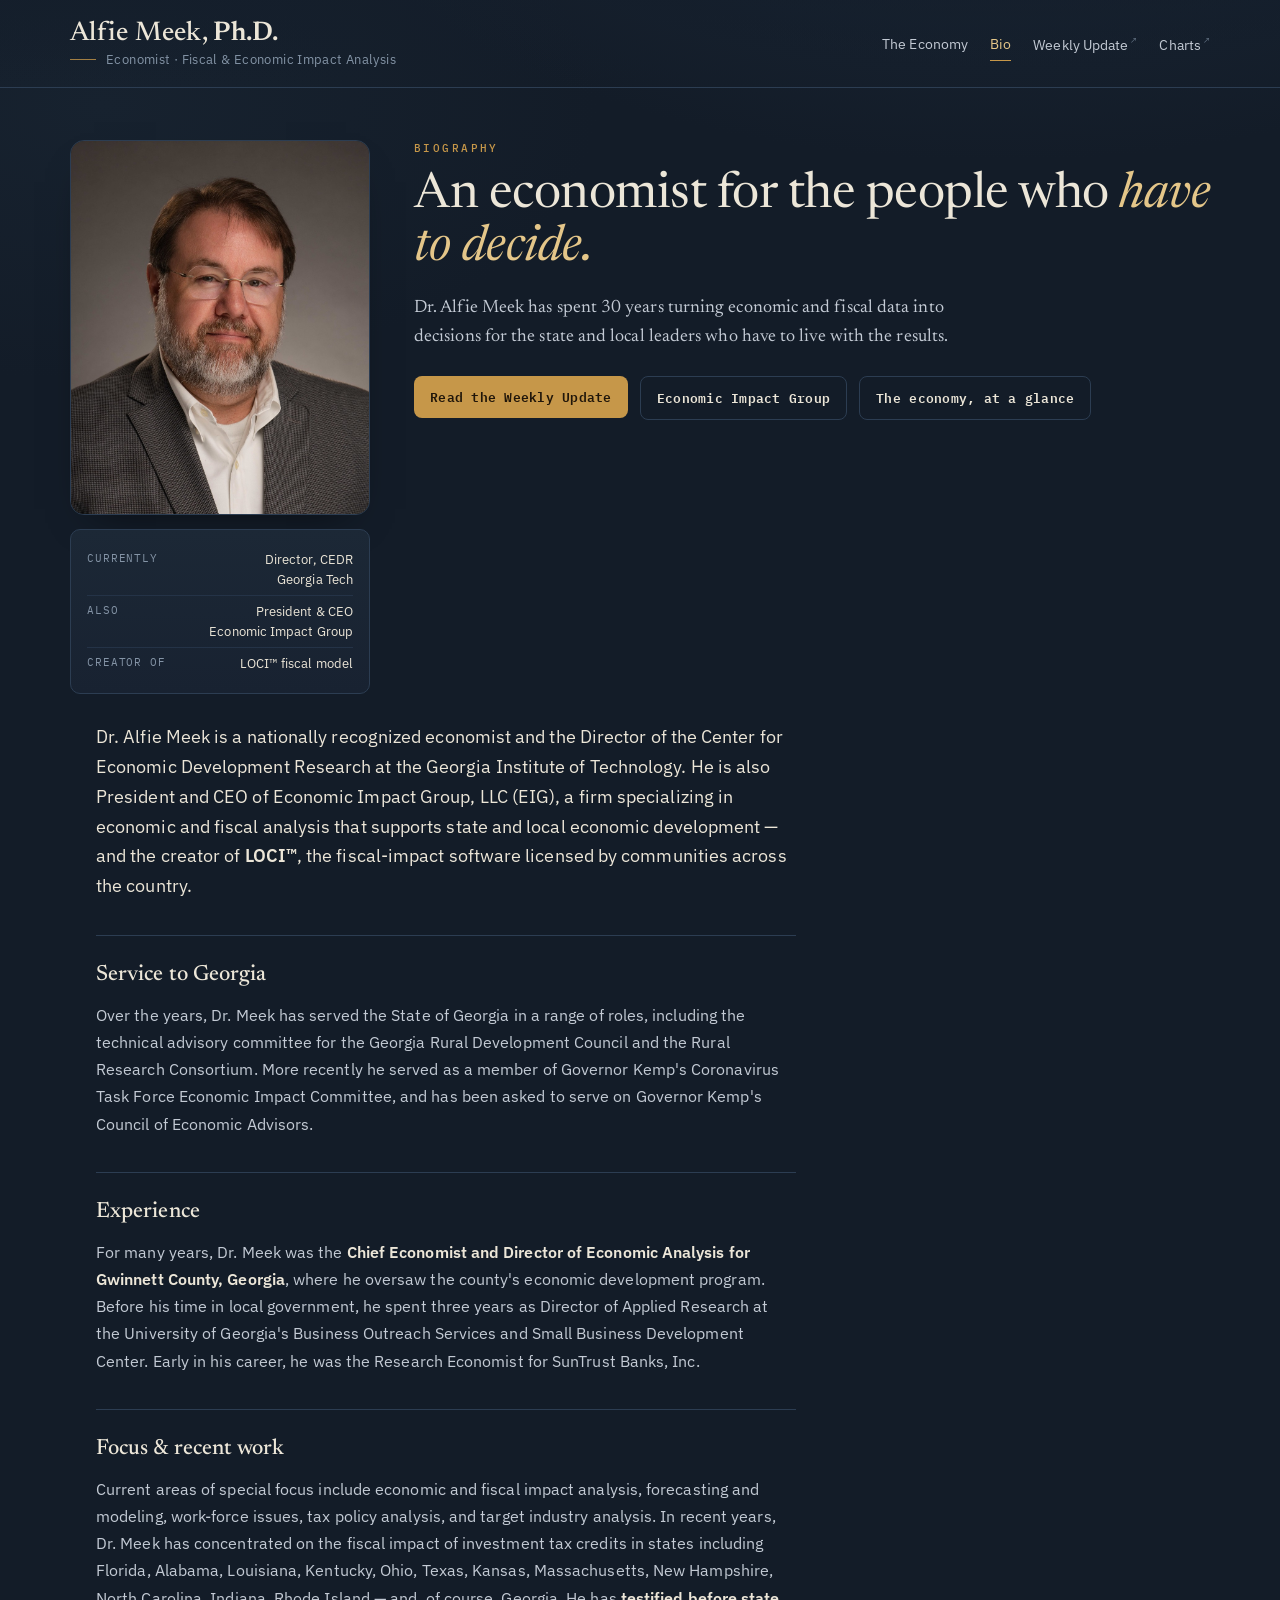
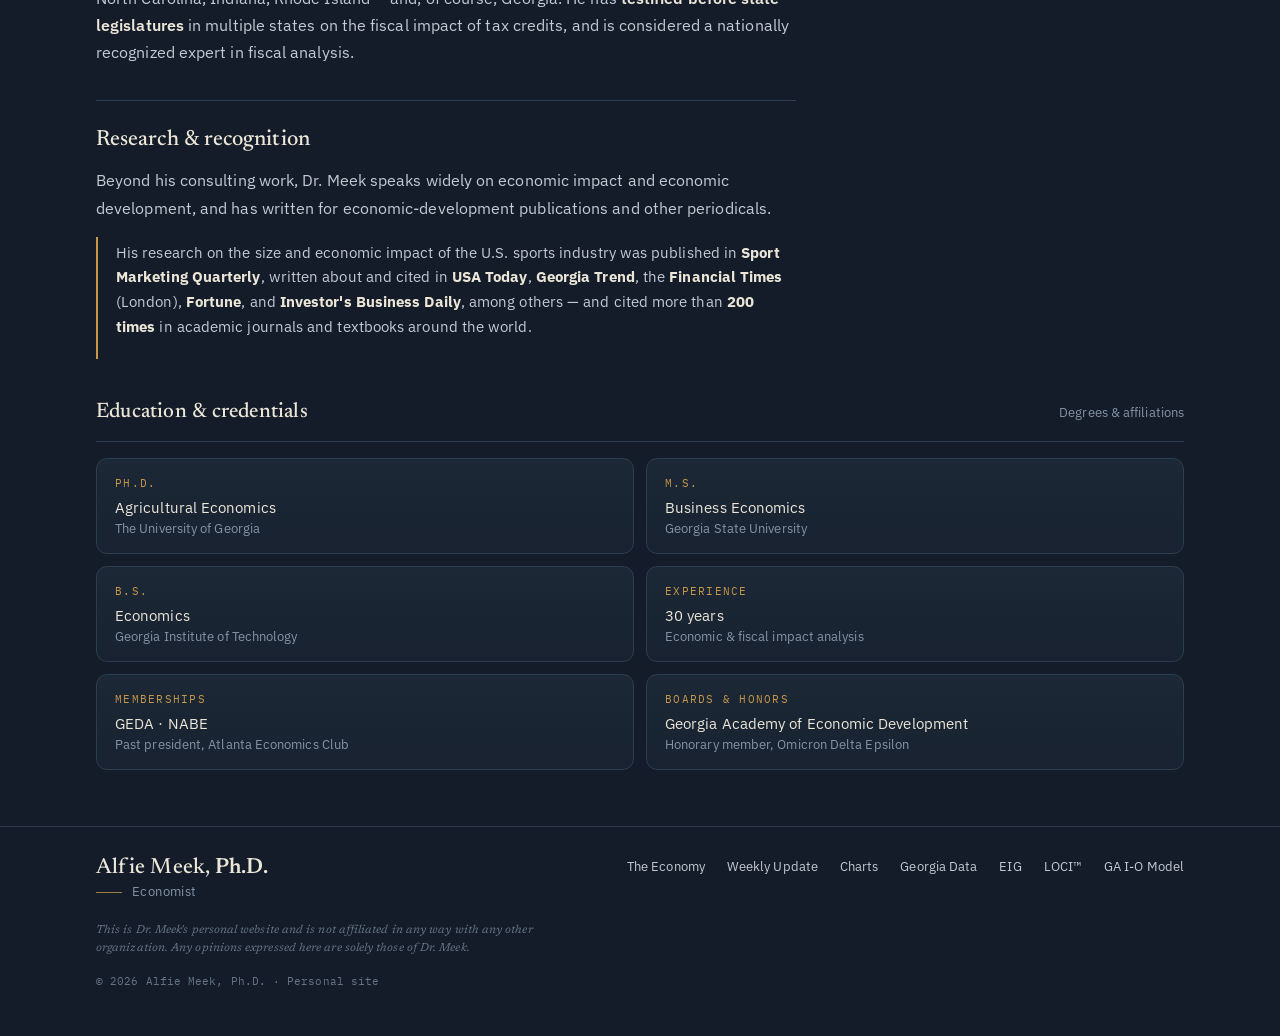
==== bio.html @ 178bb856 "Initial commit: dashboard, bio, styles, deploy config" ====
<!DOCTYPE html>
<html lang="en">
<head>
<meta charset="UTF-8">
<meta name="viewport" content="width=device-width, initial-scale=1.0">
<title>Bio — Alfie Meek, Ph.D.</title>
<meta name="description" content="Dr. Alfie Meek is a nationally recognized economist and director of Georgia Tech's Center for Economic Development Research, with 30 years in economic and fiscal impact analysis.">
<link rel="preconnect" href="https://fonts.googleapis.com">
<link rel="preconnect" href="https://fonts.gstatic.com" crossorigin>
<link href="https://fonts.googleapis.com/css2?family=Newsreader:ital,opsz,wght@0,6..72,400;0,6..72,500;0,6..72,600;1,6..72,400&family=IBM+Plex+Sans:wght@400;500;600&family=IBM+Plex+Mono:wght@400;500;600&display=swap" rel="stylesheet">
<link rel="stylesheet" href="style.css">
</head>
<body>

<header class="masthead">
  <div class="wrap mast-inner">
    <div class="brand">
      <div class="name">Alfie Meek, <b>Ph.D.</b></div>
      <div class="role"><span class="rule"></span> Economist · Fiscal &amp; Economic Impact Analysis</div>
    </div>
    <nav class="nav">
      <a href="index.html">The Economy</a>
      <a href="bio.html" class="active">Bio</a>
      <a href="https://www.alfiemeek.com" class="ext" target="_blank" rel="noopener">Weekly Update</a>
      <a href="https://economicsguru.com" class="ext" target="_blank" rel="noopener">Charts</a>
    </nav>
  </div>
</header>

<section class="wrap bio-hero">
  <div class="bio-portrait">
    <img src="assets/headshot.jpg"
         onerror="this.onerror=null;this.src='assets/headshot-placeholder.svg'"
         alt="Dr. Alfie Meek">
    <div class="plate">
      <div class="row"><span class="k">Currently</span><span class="v">Director, CEDR<br>Georgia Tech</span></div>
      <div class="row"><span class="k">Also</span><span class="v">President &amp; CEO<br>Economic Impact Group</span></div>
      <div class="row"><span class="k">Creator of</span><span class="v">LOCI™ fiscal model</span></div>
    </div>
  </div>
  <div class="bio-lead">
    <div class="eyebrow">Biography</div>
    <h1>An economist for the people who <em>have to decide.</em></h1>
    <p class="standfirst">Dr. Alfie Meek has spent 30 years turning economic and fiscal data into decisions for the state and local leaders who have to live with the results.</p>
    <div class="quicklinks">
      <a class="btn" href="https://www.alfiemeek.com" target="_blank" rel="noopener">Read the Weekly Update</a>
      <a class="btn ghost" href="https://economicimpact.com" target="_blank" rel="noopener">Economic Impact Group</a>
      <a class="btn ghost" href="index.html">The economy, at a glance</a>
    </div>
  </div>
</section>

<section class="wrap">
  <div class="prose">
    <p class="lede">Dr. Alfie Meek is a nationally recognized economist and the Director of the Center for Economic Development Research at the Georgia Institute of Technology. He is also President and CEO of Economic Impact Group, LLC (EIG), a firm specializing in economic and fiscal analysis that supports state and local economic development — and the creator of <strong>LOCI™</strong>, the fiscal-impact software licensed by communities across the country.</p>

    <h2>Service to Georgia</h2>
    <p>Over the years, Dr. Meek has served the State of Georgia in a range of roles, including the technical advisory committee for the Georgia Rural Development Council and the Rural Research Consortium. More recently he served as a member of Governor Kemp's Coronavirus Task Force Economic Impact Committee, and has been asked to serve on Governor Kemp's Council of Economic Advisors.</p>

    <h2>Experience</h2>
    <p>For many years, Dr. Meek was the <strong>Chief Economist and Director of Economic Analysis for Gwinnett County, Georgia</strong>, where he oversaw the county's economic development program. Before his time in local government, he spent three years as Director of Applied Research at the University of Georgia's Business Outreach Services and Small Business Development Center. Early in his career, he was the Research Economist for SunTrust Banks, Inc.</p>

    <h2>Focus &amp; recent work</h2>
    <p>Current areas of special focus include economic and fiscal impact analysis, forecasting and modeling, work-force issues, tax policy analysis, and target industry analysis. In recent years, Dr. Meek has concentrated on the fiscal impact of investment tax credits in states including Florida, Alabama, Louisiana, Kentucky, Ohio, Texas, Kansas, Massachusetts, New Hampshire, North Carolina, Indiana, Rhode Island — and, of course, Georgia. He has <strong>testified before state legislatures</strong> in multiple states on the fiscal impact of tax credits, and is considered a nationally recognized expert in fiscal analysis.</p>

    <h2>Research &amp; recognition</h2>
    <p>Beyond his consulting work, Dr. Meek speaks widely on economic impact and economic development, and has written for economic-development publications and other periodicals.</p>
    <div class="pubnote">His research on the size and economic impact of the U.S. sports industry was published in <b>Sport Marketing Quarterly</b>, written about and cited in <b>USA Today</b>, <b>Georgia Trend</b>, the <b>Financial Times</b> (London), <b>Fortune</b>, and <b>Investor's Business Daily</b>, among others — and cited more than <b>200 times</b> in academic journals and textbooks around the world.</p>
  </div>
</section>

<section class="wrap">
  <div class="section-head">
    <h2>Education &amp; credentials</h2>
    <div class="aside">Degrees &amp; affiliations</div>
  </div>
  <div class="facts">
    <div class="fact"><div class="f-k">Ph.D.</div><div class="f-v">Agricultural Economics<span>The University of Georgia</span></div></div>
    <div class="fact"><div class="f-k">M.S.</div><div class="f-v">Business Economics<span>Georgia State University</span></div></div>
    <div class="fact"><div class="f-k">B.S.</div><div class="f-v">Economics<span>Georgia Institute of Technology</span></div></div>
    <div class="fact"><div class="f-k">Experience</div><div class="f-v">30 years<span>Economic &amp; fiscal impact analysis</span></div></div>
    <div class="fact"><div class="f-k">Memberships</div><div class="f-v">GEDA · NABE<span>Past president, Atlanta Economics Club</span></div></div>
    <div class="fact"><div class="f-k">Boards &amp; honors</div><div class="f-v">Georgia Academy of Economic Development<span>Honorary member, Omicron Delta Epsilon</span></div></div>
  </div>
</section>

<footer>
  <div class="wrap">
    <div class="foot-grid">
      <div class="brand">
        <div class="name" style="font-size:22px">Alfie Meek, <b>Ph.D.</b></div>
        <div class="role"><span class="rule"></span> Economist</div>
      </div>
      <div class="foot-links">
        <a href="index.html">The Economy</a>
        <a href="https://www.alfiemeek.com" target="_blank" rel="noopener">Weekly Update</a>
        <a href="https://economicsguru.com" target="_blank" rel="noopener">Charts</a>
        <a href="https://georgiaeconomics.com" target="_blank" rel="noopener">Georgia Data</a>
        <a href="https://economicimpact.com" target="_blank" rel="noopener">EIG</a>
        <a href="https://loci.online" target="_blank" rel="noopener">LOCI™</a>
        <a href="https://economicimpact.io" target="_blank" rel="noopener">GA I-O Model</a>
      </div>
    </div>
    <p class="disc">This is Dr. Meek's personal website and is not affiliated in any way with any other organization. Any opinions expressed here are solely those of Dr. Meek.</p>
    <div class="copy" id="copyline">© Alfie Meek, Ph.D.</div>
  </div>
  <script>document.getElementById("copyline").textContent="© "+new Date().getFullYear()+" Alfie Meek, Ph.D. · Personal site";</script>
</footer>

</body>
</html>
---- style.css ----
/* =============================================================
   alfie.com — shared styles
   Instrument-panel aesthetic: ink + brass, Newsreader + IBM Plex
   Used by index.html (dashboard) and bio.html
   ============================================================= */
:root{
  --ink:#131C28; --ink-2:#182231; --panel:#1C2836; --panel-2:#213042;
  --line:#2C3D52; --line-soft:#243347;
  --bone:#ECE6D8; --bone-dim:#C3CAD4; --slate:#8494A6; --slate-2:#657485;
  --brass:#C69749; --brass-2:#E4C689; --brass-deep:#9C7433;
  --pos:#57B083; --neg:#D06B4F;
  --shadow:0 1px 0 rgba(255,255,255,.03) inset, 0 18px 40px -24px rgba(0,0,0,.7);
  --maxw:1140px;
}
*{box-sizing:border-box}
html{-webkit-text-size-adjust:100%}
body{
  margin:0;
  background:
    radial-gradient(1200px 620px at 78% -8%, #1B2838 0%, rgba(27,40,56,0) 60%),
    radial-gradient(900px 500px at 8% 4%, #17222F 0%, rgba(23,34,47,0) 55%),
    var(--ink);
  color:var(--bone);
  font-family:"IBM Plex Sans",system-ui,-apple-system,sans-serif;
  font-size:16px;line-height:1.55;letter-spacing:.005em;-webkit-font-smoothing:antialiased;
}
a{color:inherit;text-decoration:none}
.wrap{max-width:var(--maxw);margin:0 auto;padding:0 26px}
.mono{font-family:"IBM Plex Mono",ui-monospace,monospace;font-variant-numeric:tabular-nums}
.eyebrow{font-family:"IBM Plex Mono",monospace;text-transform:uppercase;
  letter-spacing:.22em;font-size:11px;color:var(--brass);font-weight:500}

/* ---------- Masthead + nav ---------- */
.masthead{border-bottom:1px solid var(--line);
  background:linear-gradient(180deg,rgba(20,30,43,.6),rgba(20,30,43,0))}
.mast-inner{display:flex;align-items:center;justify-content:space-between;gap:24px;padding:20px 0 18px}
.brand{display:flex;flex-direction:column;gap:3px}
.brand .name{font-family:"Newsreader",Georgia,serif;font-weight:500;font-size:27px;
  line-height:1;letter-spacing:.01em;color:var(--bone)}
.brand .name b{font-weight:600}
.brand .role{display:flex;align-items:center;gap:10px;color:var(--slate);font-size:12.5px;letter-spacing:.03em}
.brand .role .rule{width:26px;height:1px;background:var(--brass);opacity:.8}
.nav{display:flex;align-items:center;gap:22px;font-size:13.5px}
.nav a{color:var(--bone-dim);position:relative;padding:4px 0;transition:color .2s}
.nav a:hover{color:var(--bone)}
.nav a.active{color:var(--brass-2)}
.nav a.active::after{content:"";position:absolute;left:0;right:0;bottom:-2px;height:1px;background:var(--brass)}
.nav a.ext::after{content:"↗";font-size:9px;vertical-align:super;color:var(--slate-2);margin-left:2px}

/* ---------- Buttons ---------- */
.btn{display:inline-flex;align-items:center;gap:9px;background:var(--brass);color:#20160A;
  font-family:"IBM Plex Mono",monospace;font-weight:600;font-size:13px;letter-spacing:.02em;
  padding:11px 16px;border-radius:8px;border:none;cursor:pointer;transition:.2s;align-self:flex-start}
.btn:hover{background:var(--brass-2)}
.btn.ghost{background:transparent;color:var(--bone);border:1px solid var(--line)}
.btn.ghost:hover{border-color:var(--brass);color:var(--brass-2)}

/* ---------- Section head ---------- */
.section-head{display:flex;align-items:baseline;justify-content:space-between;gap:16px;
  margin:38px 0 16px;border-bottom:1px solid var(--line);padding-bottom:12px}
.section-head h2{font-family:"Newsreader",serif;font-weight:500;font-size:21px;margin:0;letter-spacing:.01em}
.section-head .aside{color:var(--slate);font-size:12.5px}
.section-head .aside a{color:var(--brass);border-bottom:1px solid rgba(198,151,73,.35);padding-bottom:1px}
.section-head .aside a:hover{color:var(--brass-2)}

/* ---------- Footer ---------- */
footer{margin-top:56px;border-top:1px solid var(--line);padding:30px 0 46px;color:var(--slate)}
.foot-grid{display:flex;justify-content:space-between;gap:24px;flex-wrap:wrap;align-items:flex-start}
.foot-links{display:flex;gap:22px;flex-wrap:wrap;font-size:13px}
.foot-links a{color:var(--bone-dim)}
.foot-links a:hover{color:var(--brass-2)}
.disc{max-width:64ch;font-size:11.5px;line-height:1.6;color:var(--slate-2);margin-top:20px;
  font-style:italic;font-family:"Newsreader",serif}
.copy{margin-top:14px;font-size:11px;color:var(--slate-2);font-family:"IBM Plex Mono",monospace}

/* ---------- Author band (shared: sits on dashboard) ---------- */
.author{display:grid;grid-template-columns:auto 1fr auto;gap:24px;align-items:center;
  background:
    radial-gradient(420px 200px at 92% 10%, rgba(198,151,73,.10), transparent 70%),
    linear-gradient(180deg,var(--panel),var(--ink-2));
  border:1px solid var(--line);border-radius:14px;padding:22px 26px;box-shadow:var(--shadow)}
.author .photo{width:96px;height:96px;border-radius:50%;object-fit:cover;
  border:2px solid var(--brass-deep);background:var(--ink);display:block}
.author .a-body .a-kick{font-family:"IBM Plex Mono",monospace;font-size:10.5px;letter-spacing:.14em;
  text-transform:uppercase;color:var(--brass)}
.author .a-body h3{font-family:"Newsreader",serif;font-weight:500;font-size:23px;margin:3px 0 6px}
.author .a-body p{margin:0;color:var(--bone-dim);font-size:14.5px;line-height:1.55;max-width:66ch}
.author .a-cta{display:flex;flex-direction:column;gap:9px;white-space:nowrap}

/* ---------- Bio page ---------- */
.bio-hero{display:grid;grid-template-columns:300px 1fr;gap:44px;align-items:start;padding:52px 0 20px}
.bio-portrait{position:relative}
.bio-portrait img{width:100%;aspect-ratio:4/5;object-fit:cover;border-radius:14px;
  border:1px solid var(--line);background:var(--ink-2);display:block;box-shadow:var(--shadow)}
.bio-portrait .plate{margin-top:14px;border:1px solid var(--line);border-radius:10px;
  padding:14px 16px;background:linear-gradient(180deg,var(--panel),var(--ink-2))}
.bio-portrait .plate .row{display:flex;justify-content:space-between;gap:12px;padding:6px 0;
  font-size:12.5px;border-top:1px solid var(--line-soft)}
.bio-portrait .plate .row:first-child{border-top:none}
.bio-portrait .plate .k{color:var(--slate);font-family:"IBM Plex Mono",monospace;font-size:11px;
  text-transform:uppercase;letter-spacing:.08em}
.bio-portrait .plate .v{color:var(--bone);text-align:right}
.bio-lead h1{font-family:"Newsreader",serif;font-weight:400;font-size:clamp(32px,4.6vw,50px);
  line-height:1.05;margin:12px 0 0;letter-spacing:-.01em}
.bio-lead h1 em{font-style:italic;color:var(--brass-2)}
.bio-lead .standfirst{margin:20px 0 0;font-size:18px;line-height:1.6;color:var(--bone-dim);max-width:60ch;
  font-family:"Newsreader",serif}
.bio-lead .quicklinks{margin-top:24px;display:flex;gap:12px;flex-wrap:wrap}

.prose{max-width:70ch;margin:8px 0 0}
.prose h2{font-family:"Newsreader",serif;font-weight:500;font-size:22px;margin:34px 0 10px;
  padding-top:22px;border-top:1px solid var(--line)}
.prose p{margin:0 0 15px;color:var(--bone-dim);font-size:16px;line-height:1.7}
.prose p strong{color:var(--bone);font-weight:600}
.prose .lede{font-size:17.5px;color:var(--bone)}

/* credentials / facts grid */
.facts{display:grid;grid-template-columns:repeat(2,1fr);gap:12px;margin:6px 0 0}
.fact{border:1px solid var(--line);border-radius:11px;padding:16px 18px;
  background:linear-gradient(180deg,var(--panel),var(--ink-2))}
.fact .f-k{font-family:"IBM Plex Mono",monospace;font-size:10.5px;letter-spacing:.12em;
  text-transform:uppercase;color:var(--brass)}
.fact .f-v{margin-top:6px;font-size:14.5px;color:var(--bone);line-height:1.4}
.fact .f-v span{display:block;color:var(--slate);font-size:12.5px;margin-top:2px}

.pubnote{border-left:2px solid var(--brass);padding:4px 0 4px 18px;margin:6px 0 4px;
  color:var(--bone-dim);font-size:15px;line-height:1.65}
.pubnote b{color:var(--bone)}

/* ---------- Responsive ---------- */
@media (max-width:900px){
  .author{grid-template-columns:auto 1fr;}
  .author .a-cta{grid-column:1 / -1;flex-direction:row}
  .bio-hero{grid-template-columns:1fr;gap:26px}
  .bio-portrait{max-width:320px}
  .facts{grid-template-columns:1fr}
}
@media (max-width:600px){
  .mast-inner{flex-direction:column;align-items:flex-start;gap:12px}
  .nav{gap:16px;flex-wrap:wrap}
  .author{grid-template-columns:1fr;text-align:left}
  .author .photo{width:84px;height:84px}
}
@media (prefers-reduced-motion:reduce){*{transition:none!important;animation:none!important}}
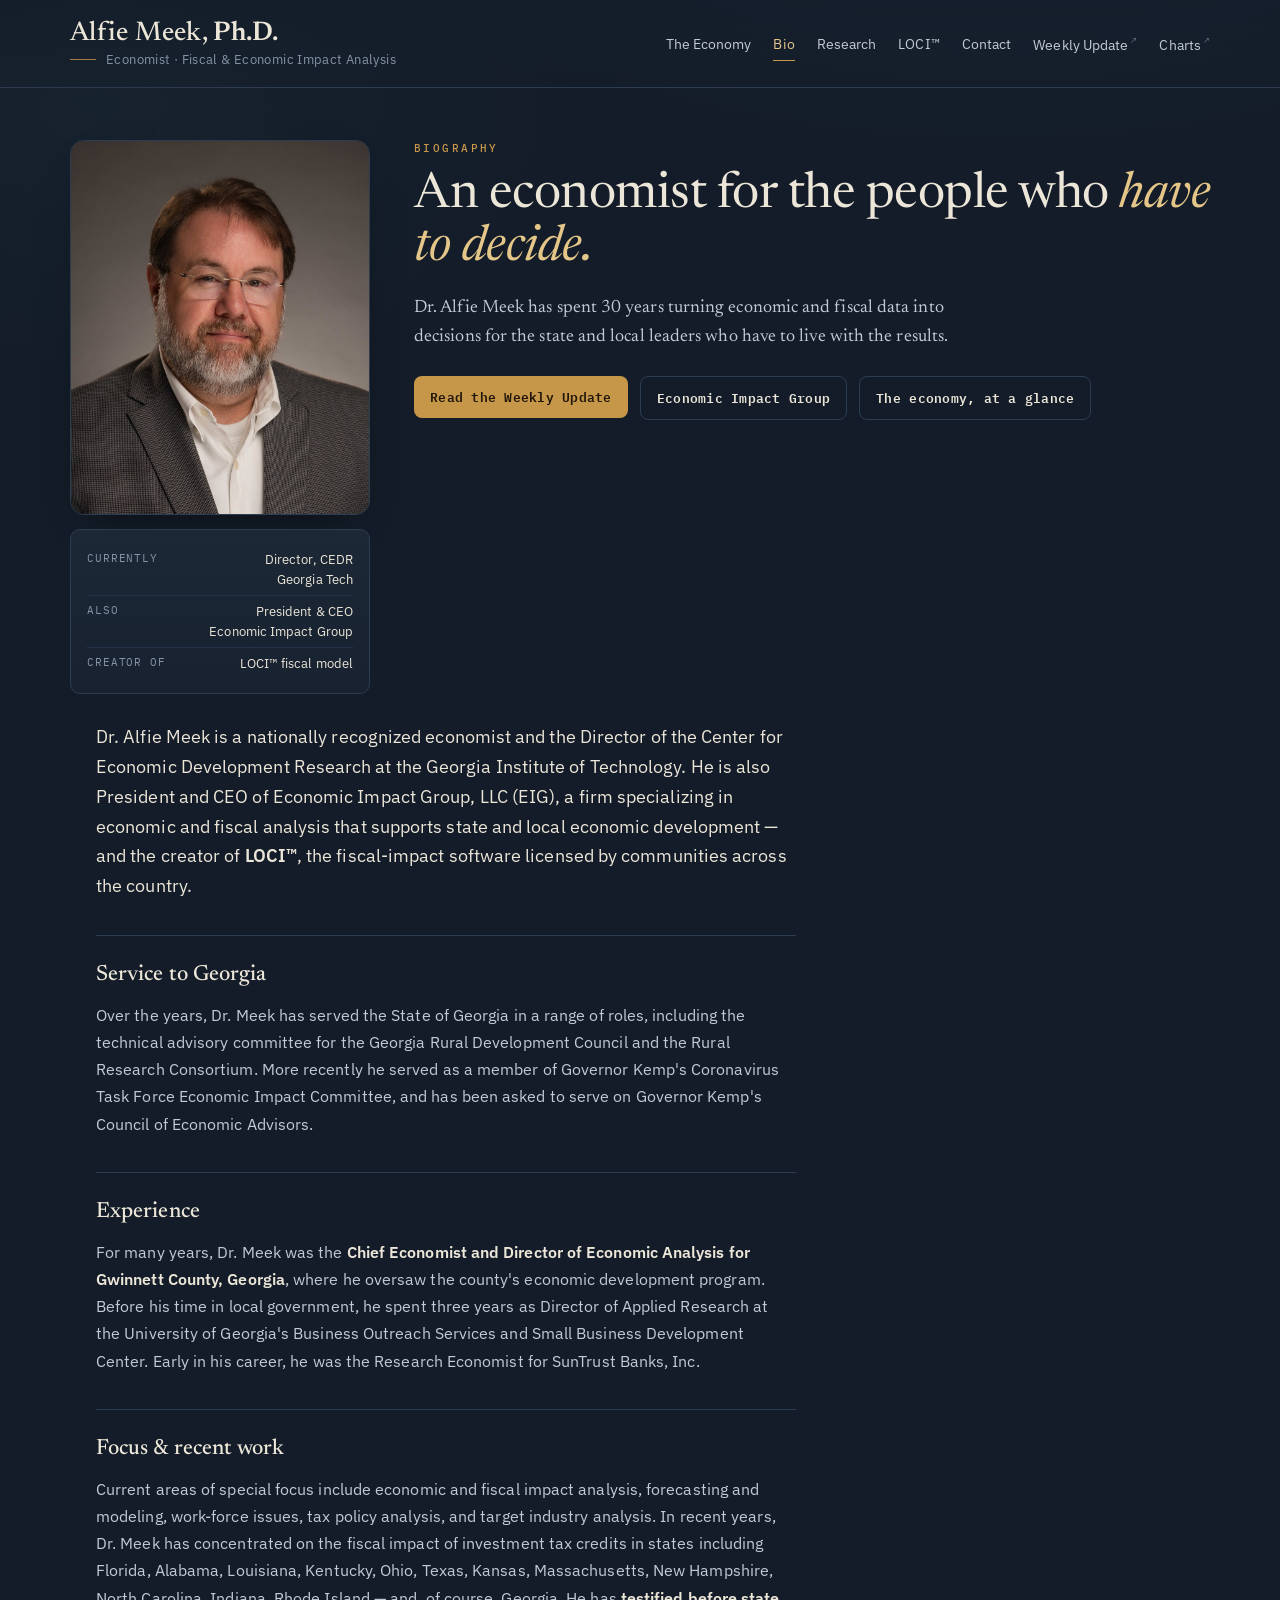
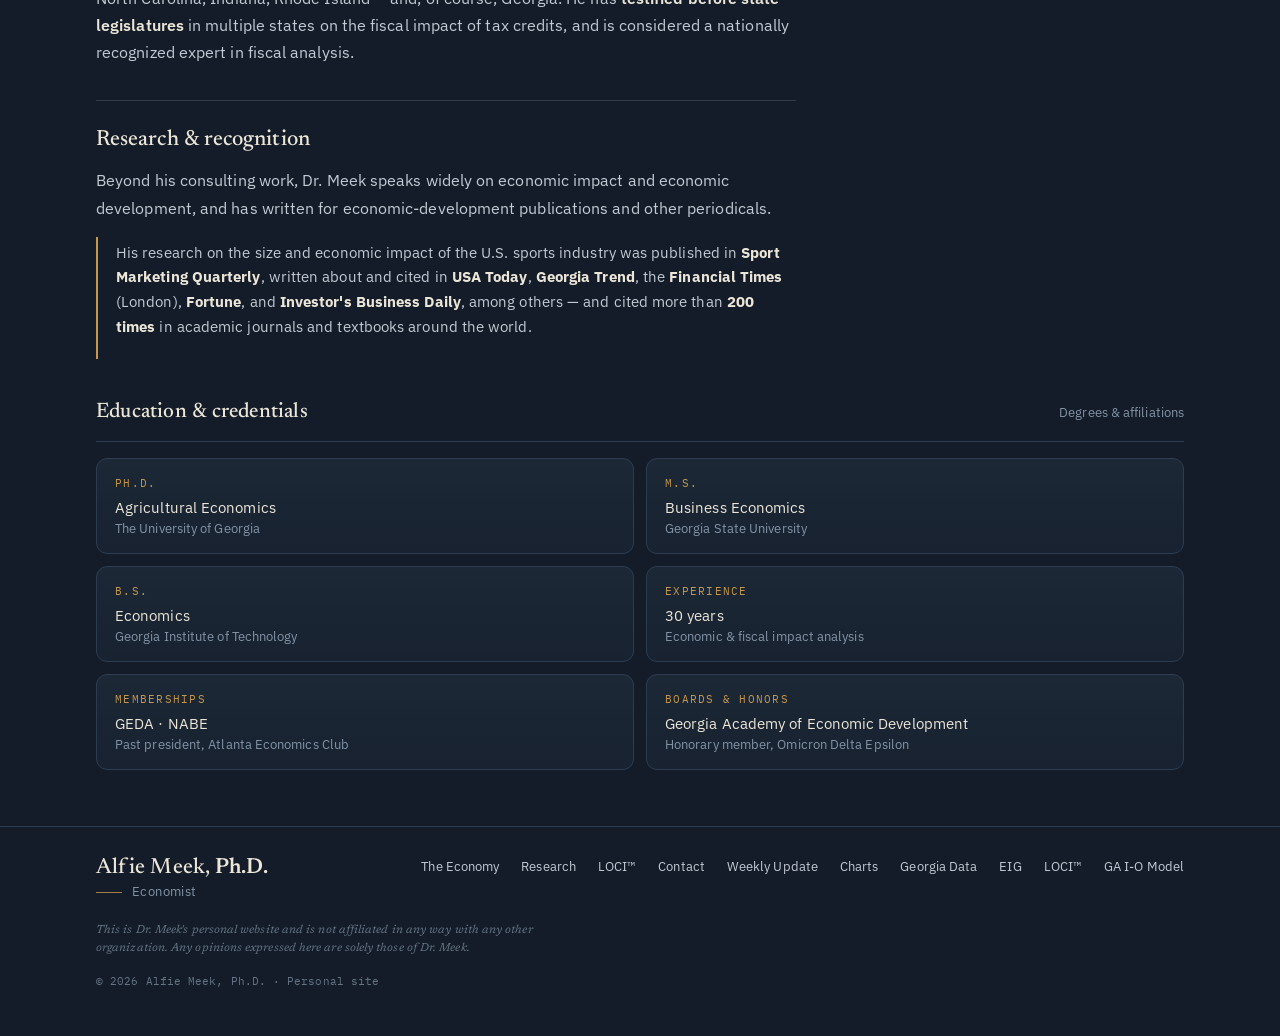
==== commit 385bf1e7: "Add LOCI, Research, Contact pages; wire live CPI + Substack embed/RSS" ====
--- a/bio.html
+++ b/bio.html
@@ -21,6 +21,9 @@
     <nav class="nav">
       <a href="index.html">The Economy</a>
       <a href="bio.html" class="active">Bio</a>
+      <a href="research.html">Research</a>
+      <a href="loci.html">LOCI™</a>
+      <a href="contact.html">Contact</a>
       <a href="https://www.alfiemeek.com" class="ext" target="_blank" rel="noopener">Weekly Update</a>
       <a href="https://economicsguru.com" class="ext" target="_blank" rel="noopener">Charts</a>
     </nav>
@@ -93,6 +96,9 @@
       </div>
       <div class="foot-links">
         <a href="index.html">The Economy</a>
+        <a href="research.html">Research</a>
+        <a href="loci.html">LOCI™</a>
+        <a href="contact.html">Contact</a>
         <a href="https://www.alfiemeek.com" target="_blank" rel="noopener">Weekly Update</a>
         <a href="https://economicsguru.com" target="_blank" rel="noopener">Charts</a>
         <a href="https://georgiaeconomics.com" target="_blank" rel="noopener">Georgia Data</a>
--- a/style.css
+++ b/style.css
@@ -127,7 +127,62 @@
   color:var(--bone-dim);font-size:15px;line-height:1.65}
 .pubnote b{color:var(--bone)}
 
+/* ---------- Interior page hero (LOCI / Research / Contact) ---------- */
+.page-hero{padding:52px 0 8px;max-width:74ch}
+.page-hero h1{font-family:"Newsreader",serif;font-weight:400;font-size:clamp(32px,4.6vw,50px);
+  line-height:1.05;margin:12px 0 0;letter-spacing:-.01em}
+.page-hero h1 em{font-style:italic;color:var(--brass-2)}
+.page-hero .standfirst{margin:20px 0 0;font-size:18px;line-height:1.6;color:var(--bone-dim);
+  max-width:64ch;font-family:"Newsreader",serif}
+.page-hero .quicklinks{margin-top:24px;display:flex;gap:12px;flex-wrap:wrap}
+
+/* tag pills (focus areas, states, methods) */
+.tags{display:flex;flex-wrap:wrap;gap:8px;margin:2px 0 0}
+.tag{font-family:"IBM Plex Mono",monospace;font-size:11.5px;letter-spacing:.02em;color:var(--bone-dim);
+  border:1px solid var(--line);border-radius:999px;padding:5px 12px;background:var(--ink-2)}
+.tag.brass{color:var(--brass-2);border-color:var(--brass-deep)}
+
+/* feature list — numbered capability rows (LOCI) */
+.features{display:grid;grid-template-columns:repeat(2,1fr);gap:14px;margin:6px 0 0}
+.feature-item{border:1px solid var(--line);border-radius:12px;padding:20px;
+  background:linear-gradient(180deg,var(--panel),var(--ink-2));box-shadow:var(--shadow);
+  display:flex;flex-direction:column;gap:8px}
+.feature-item .f-n{font-family:"IBM Plex Mono",monospace;font-size:11px;letter-spacing:.14em;color:var(--brass)}
+.feature-item h3{font-family:"Newsreader",serif;font-weight:500;font-size:19px;margin:0;line-height:1.15}
+.feature-item p{margin:0;color:var(--bone-dim);font-size:14px;line-height:1.55}
+
+/* research / publication list */
+.pub-list{display:flex;flex-direction:column;gap:0;margin:4px 0 0}
+.pub-item{display:grid;grid-template-columns:132px 1fr;gap:20px;padding:20px 0;
+  border-top:1px solid var(--line)}
+.pub-item:first-child{border-top:none}
+.pub-item .p-meta{font-family:"IBM Plex Mono",monospace;font-size:11px;letter-spacing:.06em;
+  text-transform:uppercase;color:var(--brass);line-height:1.5}
+.pub-item h3{font-family:"Newsreader",serif;font-weight:500;font-size:19px;margin:0 0 6px;line-height:1.25}
+.pub-item p{margin:0;color:var(--bone-dim);font-size:14.5px;line-height:1.6}
+.pub-item p strong{color:var(--bone);font-weight:600}
+
+/* contact routing grid */
+.contact-grid{display:grid;grid-template-columns:repeat(2,1fr);gap:14px;margin:6px 0 0}
+.contact-card{border:1px solid var(--line);border-radius:12px;padding:22px;
+  background:linear-gradient(180deg,var(--panel),var(--ink-2));box-shadow:var(--shadow);
+  display:flex;flex-direction:column;gap:9px;min-height:150px}
+.contact-card .c-kick{font-family:"IBM Plex Mono",monospace;font-size:10.5px;letter-spacing:.14em;
+  text-transform:uppercase;color:var(--brass)}
+.contact-card h3{font-family:"Newsreader",serif;font-weight:500;font-size:21px;margin:0;line-height:1.15}
+.contact-card p{margin:0;color:var(--bone-dim);font-size:14px;line-height:1.55}
+.contact-card .c-act{margin-top:auto;font-family:"IBM Plex Mono",monospace;font-size:13px;
+  color:var(--bone);display:inline-flex;align-items:center;gap:8px;word-break:break-word}
+.contact-card .c-act .host{color:var(--slate)}
+.contact-card .c-act .ar{color:var(--brass);transition:transform .25s}
+.contact-card:hover .c-act .ar{transform:translateX(4px)}
+.contact-card.wide{grid-column:1 / -1}
+
 /* ---------- Responsive ---------- */
+@media (max-width:900px){
+  .features,.contact-grid{grid-template-columns:1fr}
+  .pub-item{grid-template-columns:1fr;gap:8px}
+}
 @media (max-width:900px){
   .author{grid-template-columns:auto 1fr;}
   .author .a-cta{grid-column:1 / -1;flex-direction:row}
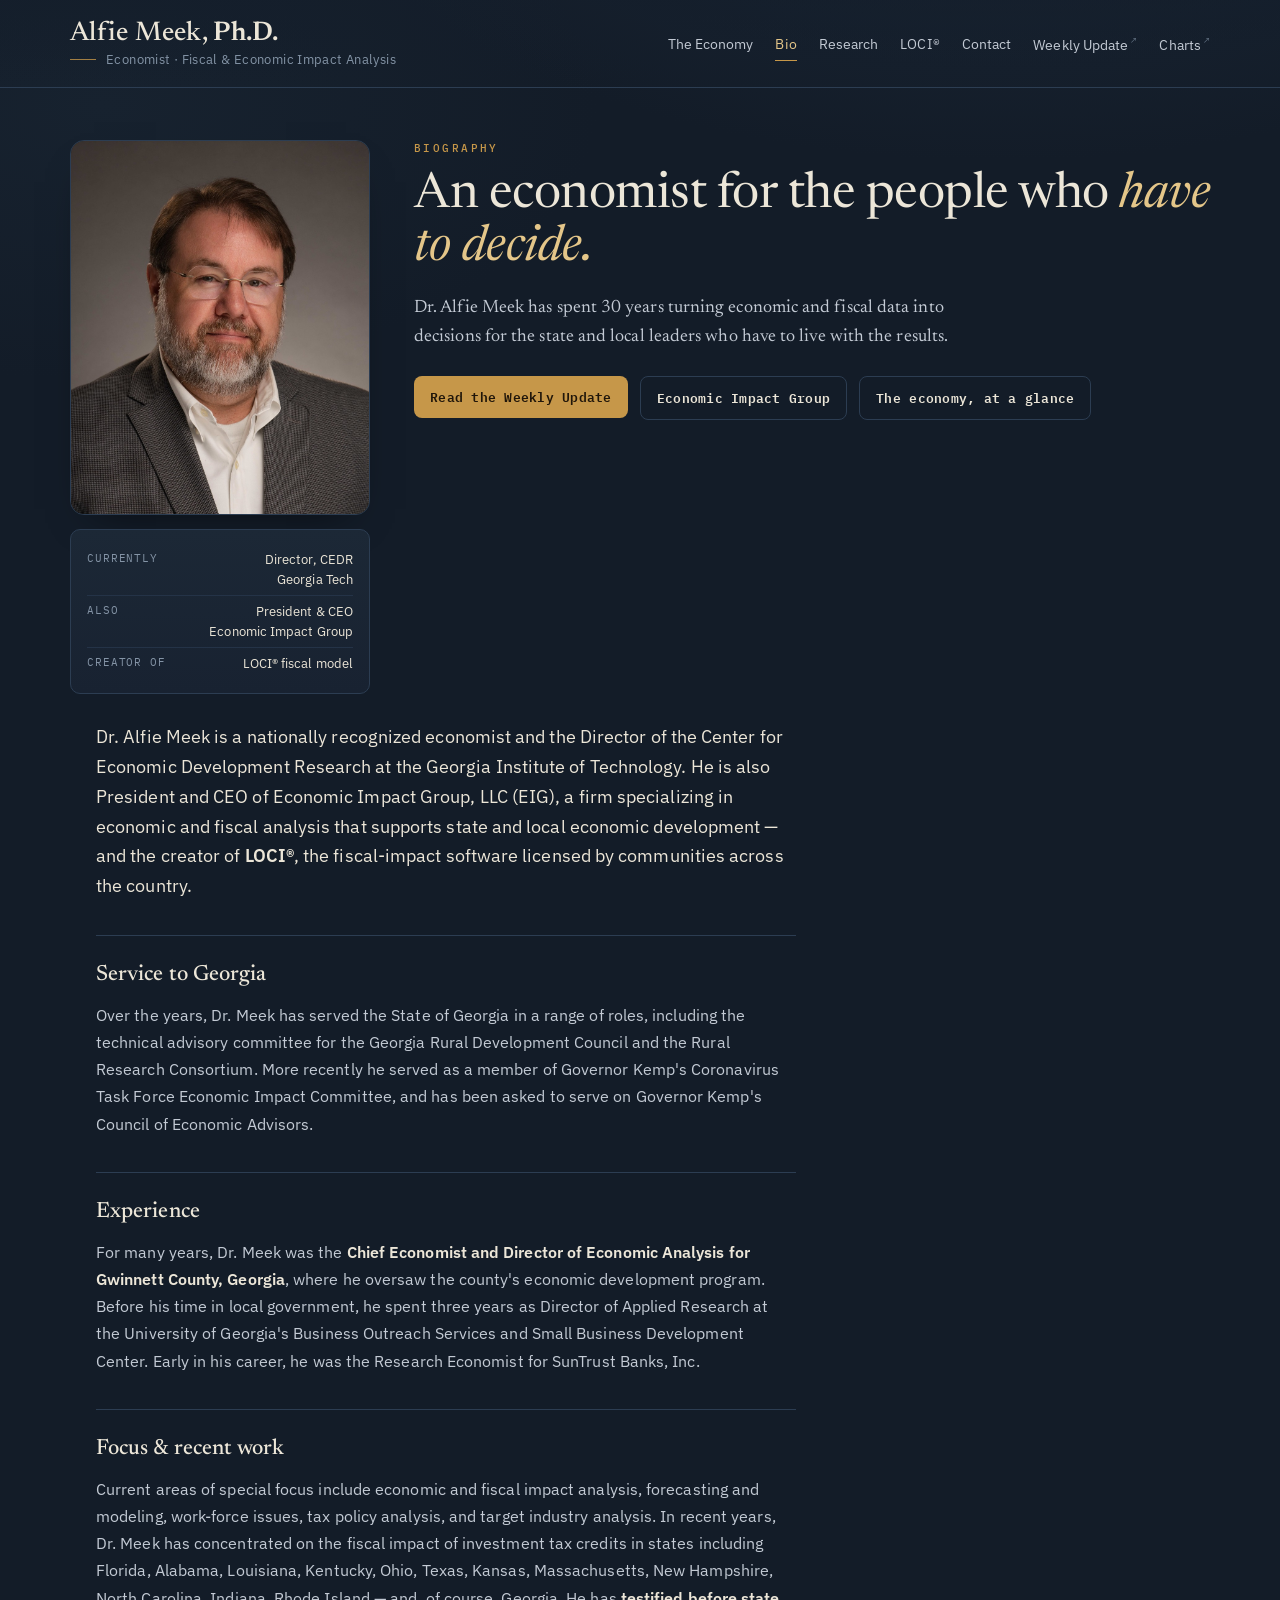
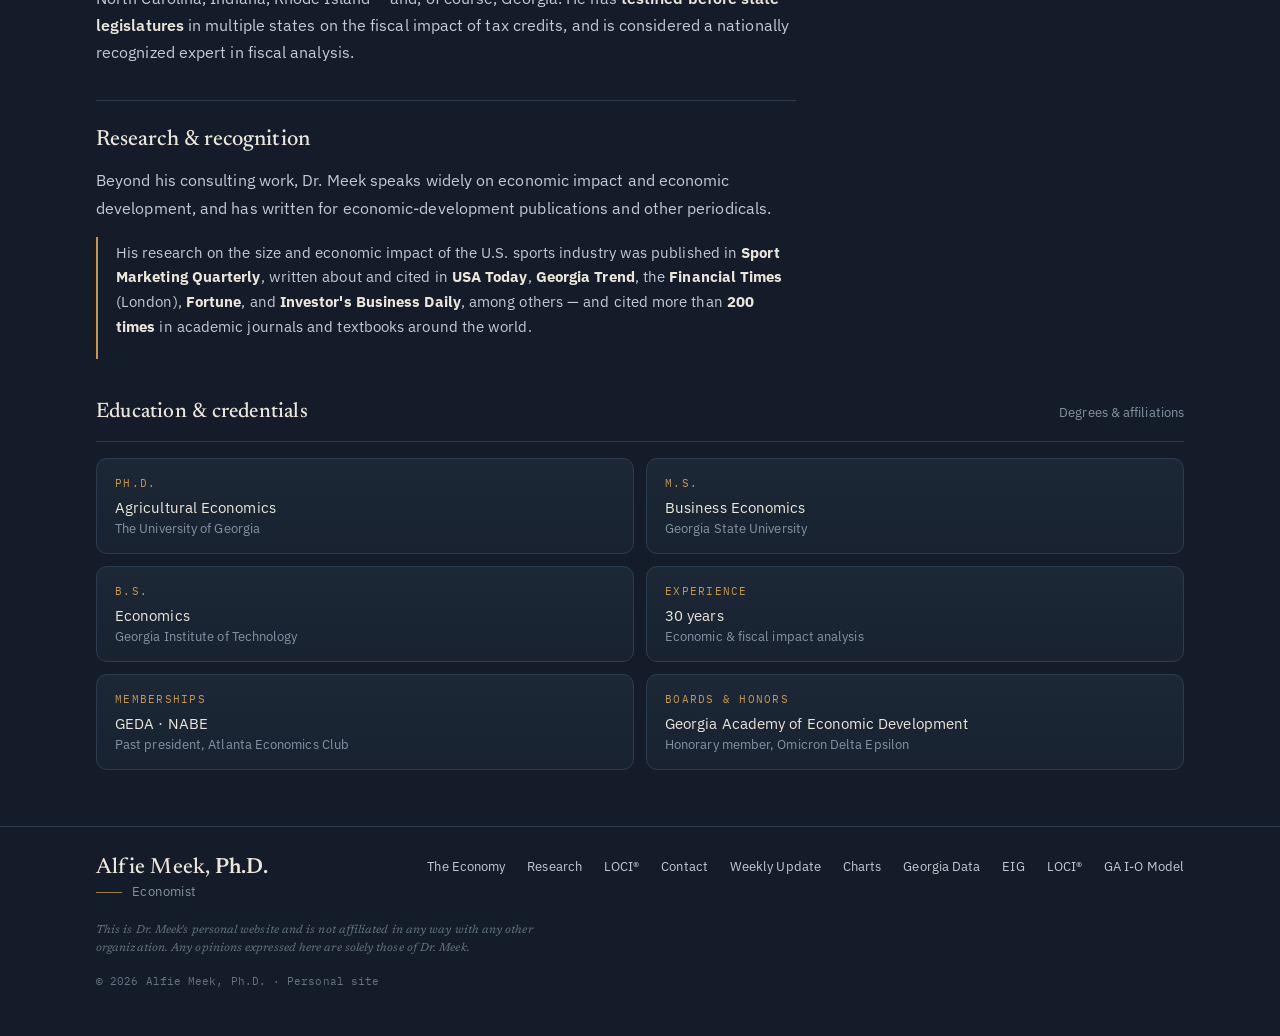
==== commit 6d02410e: "LOCI: registered mark (®) replaces ™ site-wide" ====
--- a/bio.html
+++ b/bio.html
@@ -22,7 +22,7 @@
       <a href="index.html">The Economy</a>
       <a href="bio.html" class="active">Bio</a>
       <a href="research.html">Research</a>
-      <a href="loci.html">LOCI™</a>
+      <a href="loci.html">LOCI®</a>
       <a href="contact.html">Contact</a>
       <a href="https://www.alfiemeek.com" class="ext" target="_blank" rel="noopener">Weekly Update</a>
       <a href="https://economicsguru.com" class="ext" target="_blank" rel="noopener">Charts</a>
@@ -38,7 +38,7 @@
     <div class="plate">
       <div class="row"><span class="k">Currently</span><span class="v">Director, CEDR<br>Georgia Tech</span></div>
       <div class="row"><span class="k">Also</span><span class="v">President &amp; CEO<br>Economic Impact Group</span></div>
-      <div class="row"><span class="k">Creator of</span><span class="v">LOCI™ fiscal model</span></div>
+      <div class="row"><span class="k">Creator of</span><span class="v">LOCI® fiscal model</span></div>
     </div>
   </div>
   <div class="bio-lead">
@@ -55,7 +55,7 @@
 
 <section class="wrap">
   <div class="prose">
-    <p class="lede">Dr. Alfie Meek is a nationally recognized economist and the Director of the Center for Economic Development Research at the Georgia Institute of Technology. He is also President and CEO of Economic Impact Group, LLC (EIG), a firm specializing in economic and fiscal analysis that supports state and local economic development — and the creator of <strong>LOCI™</strong>, the fiscal-impact software licensed by communities across the country.</p>
+    <p class="lede">Dr. Alfie Meek is a nationally recognized economist and the Director of the Center for Economic Development Research at the Georgia Institute of Technology. He is also President and CEO of Economic Impact Group, LLC (EIG), a firm specializing in economic and fiscal analysis that supports state and local economic development — and the creator of <strong>LOCI®</strong>, the fiscal-impact software licensed by communities across the country.</p>
 
     <h2>Service to Georgia</h2>
     <p>Over the years, Dr. Meek has served the State of Georgia in a range of roles, including the technical advisory committee for the Georgia Rural Development Council and the Rural Research Consortium. More recently he served as a member of Governor Kemp's Coronavirus Task Force Economic Impact Committee, and has been asked to serve on Governor Kemp's Council of Economic Advisors.</p>
@@ -97,13 +97,13 @@
       <div class="foot-links">
         <a href="index.html">The Economy</a>
         <a href="research.html">Research</a>
-        <a href="loci.html">LOCI™</a>
+        <a href="loci.html">LOCI®</a>
         <a href="contact.html">Contact</a>
         <a href="https://www.alfiemeek.com" target="_blank" rel="noopener">Weekly Update</a>
         <a href="https://economicsguru.com" target="_blank" rel="noopener">Charts</a>
         <a href="https://georgiaeconomics.com" target="_blank" rel="noopener">Georgia Data</a>
         <a href="https://economicimpact.com" target="_blank" rel="noopener">EIG</a>
-        <a href="https://loci.online" target="_blank" rel="noopener">LOCI™</a>
+        <a href="https://loci.online" target="_blank" rel="noopener">LOCI®</a>
         <a href="https://economicimpact.io" target="_blank" rel="noopener">GA I-O Model</a>
       </div>
     </div>
